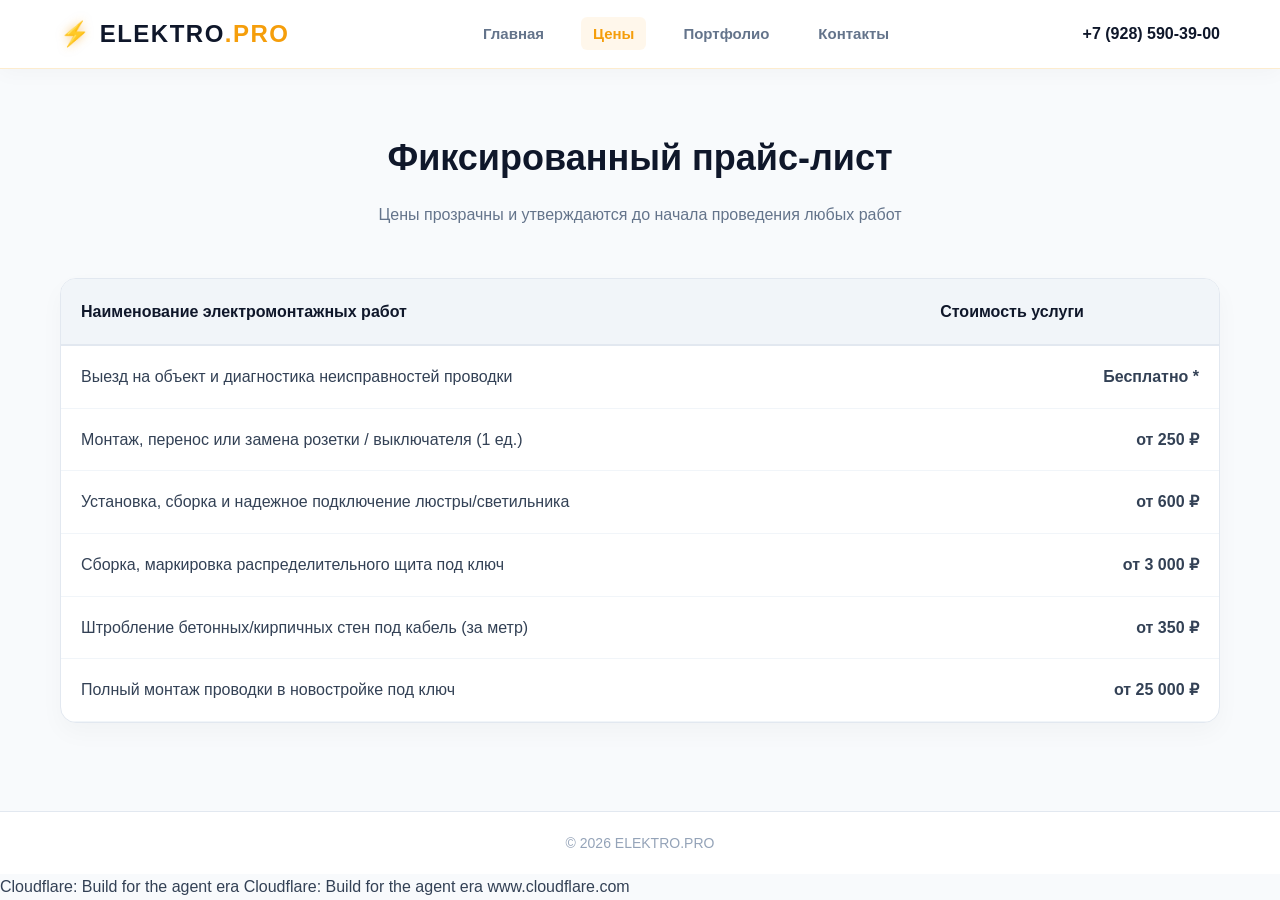
==== prices.html @ 4f5452c2 "Add files via upload" ====
<!DOCTYPE html>
<html lang="ru">
<head>
    <meta charset="UTF-8">
    <meta name="viewport" content="width=device-width, initial-scale=1.0">
    <title>Цены на услуги электрика | Прайс-лист</title>
    <link rel="stylesheet" href="https://cloudflare.com">
    <link rel="stylesheet" href="style.css">
</head>
<body>

    <header class="header">
        <div class="container header-box">
            <a href="index.html" class="logo"><span class="bolt-icon">⚡</span> ELEKTRO<span class="accent-text">.PRO</span></a>
            <ul class="nav-menu">
                <li><a href="index.html">Главная</a></li>
                <li><a href="prices.html" class="active">Цены</a></li>
                <li><a href="portfolio.html">Портфолио</a></li>
                <li><a href="contacts.html">Контакты</a></li>
            </ul>
            <div class="header-contacts">
                <a href="tel:+79285903900" class="phone-link"><i class="fa-solid fa-phone"></i> +7 (928) 590-39-00</a>
            </div>
        </div>
    </header>

    <main class="page-content">
        <div class="container">
            <h1 class="page-title">Фиксированный прайс-лист</h1>
            <p class="page-subtitle">Цены прозрачны и утверждаются до начала проведения любых работ</p>
            
            <div class="table-wrapper">
                <table class="price-table">
                    <thead>
                        <tr>
                            <th>Наименование электромонтажных работ</th>
                            <th>Стоимость услуги</th>
                        </tr>
                    </thead>
                    <tbody>
                        <tr><td>Выезд на объект и диагностика неисправностей проводки</td><td class="price-tag">Бесплатно *</td></tr>
                        <tr><td>Монтаж, перенос или замена розетки / выключателя (1 ед.)</td><td class="price-tag">от 250 ₽</td></tr>
                        <tr><td>Установка, сборка и надежное подключение люстры/светильника</td><td class="price-tag">от 600 ₽</td></tr>
                        <tr><td>Сборка, маркировка распределительного щита под ключ</td><td class="price-tag">от 3 000 ₽</td></tr>
                        <tr><td>Штробление бетонных/кирпичных стен под кабель (за метр)</td><td class="price-tag">от 350 ₽</td></tr>
                        <tr><td>Полный монтаж проводки в новостройке под ключ</td><td class="price-tag">от 25 000 ₽</td></tr>
                    </tbody>
                </table>
            </div>
        </div>
    </main>

    <footer class="footer"><div class="container">© 2026 ELEKTRO.PRO</div></footer>

</body>
</html>
Cloudflare: Build for the agent era
Cloudflare: Build for the agent era
www.cloudflare.com
---- style.css ----
/* Премиальный светлый дизайн High-Tech Light */
* {
    box-sizing: border-box;
    margin: 0;
    padding: 0;
    font-family: -apple-system, BlinkMacSystemFont, "Segoe UI", Roboto, sans-serif;
    scroll-behavior: smooth;
}

body {
    background-color: #f8fafc; /* Чистый и мягкий светлый фон */
    color: #334155; /* Читаемый темно-серый текст вместо белого */
    line-height: 1.6;
    display: flex;
    flex-direction: column;
    min-height: 100vh;
}

.container {
    width: 100%;
    max-width: 1200px;
    margin: 0 auto;
    padding: 0 20px;
}

/* Навигация (Шапка в светлом стиле) */
.header {
    background-color: rgba(255, 255, 255, 0.9);
    backdrop-filter: blur(12px);
    padding: 15px 0;
    border-bottom: 1px solid rgba(245, 158, 11, 0.2);
    position: sticky;
    top: 0;
    z-index: 1000;
    box-shadow: 0 4px 20px rgba(0, 0, 0, 0.03);
}

.header-box {
    display: flex;
    justify-content: space-between;
    align-items: center;
}

.logo {
    font-size: 24px;
    font-weight: 900;
    letter-spacing: 1.5px;
    color: #0f172a;
    text-decoration: none;
}

.bolt-icon {
    color: #f59e0b;
    text-shadow: 0 0 10px rgba(245, 158, 11, 0.5);
}

.accent-text {
    color: #f59e0b;
}

/* Меню страниц */
.nav-menu {
    display: flex;
    gap: 25px;
    list-style: none;
}

.nav-menu a {
    color: #64748b;
    text-decoration: none;
    font-weight: 600;
    font-size: 15px;
    transition: 0.3s;
    padding: 8px 12px;
    border-radius: 6px;
}

.nav-menu a:hover, .nav-menu a.active {
    color: #f59e0b;
    background: rgba(245, 158, 11, 0.08);
}

.header-contacts {
    display: flex;
    align-items: center;
    gap: 15px;
}

.phone-link {
    color: #0f172a;
    text-decoration: none;
    font-weight: 700;
    font-size: 16px;
    transition: 0.3s;
}

.phone-link:hover {
    color: #f59e0b;
}

.whatsapp-btn {
    background-color: #25d366;
    color: #fff;
    text-decoration: none;
    padding: 8px 16px;
    border-radius: 50px;
    font-weight: bold;
    font-size: 14px;
    display: flex;
    align-items: center;
    gap: 8px;
    transition: 0.3s;
    box-shadow: 0 4px 12px rgba(37, 211, 102, 0.2);
}

.whatsapp-btn:hover {
    transform: translateY(-2px);
    box-shadow: 0 6px 15px rgba(37, 211, 102, 0.3);
}

/* ГЛАВНАЯ СТРАНИЦА (Hero с мягким светлым наложением поверх bg.jpg) */
.hero {
    background: linear-gradient(rgba(255, 255, 255, 0.8), rgba(255, 255, 255, 0.85)), url('bg.jpg') no-repeat center center/cover;
    padding: 80px 0;
    display: flex;
    align-items: center;
    justify-content: center;
    flex-grow: 1;
    min-height: 80vh;
}

/* Белая стеклянная плашка */
.hero-glass-card {
    background: rgba(255, 255, 255, 0.85);
    backdrop-filter: blur(20px);
    border: 1px solid rgba(245, 158, 11, 0.3);
    padding: 50px 40px;
    border-radius: 24px;
    max-width: 700px;
    width: 100%;
    text-align: center;
    box-shadow: 0 20px 40px rgba(0, 0, 0, 0.08);
}

.hero-glass-card h1 {
    font-size: 42px;
    line-height: 1.2;
    margin-bottom: 20px;
    color: #0f172a;
    font-weight: 900;
}

.highlight {
    color: #d97706; /* Чуть более глубокий оттенок для лучшей читаемости на светлом */
}

.hero-glass-card p {
    font-size: 18px;
    color: #475569;
    margin-bottom: 35px;
}

.hero-features {
    display: flex;
    justify-content: center;
    gap: 30px;
    margin-bottom: 35px;
    font-size: 15px;
}

.hero-features span {
    display: flex;
    align-items: center;
    gap: 8px;
    color: #334155;
    font-weight: 600;
}

.hero-features i {
    color: #f59e0b;
}

/* ВНУТРЕННИЕ СТРАНИЦЫ */
.page-content {
    padding: 60px 0;
    flex-grow: 1;
}

.page-title {
    font-size: 36px;
    font-weight: 800;
    color: #0f172a;
    margin-bottom: 15px;
    text-align: center;
}

.page-subtitle {
    text-align: center;
    color: #64748b;
    margin-bottom: 50px;
    font-size: 16px;
}

/* СТРАНИЦА: ЦЕНЫ (Светлая таблица) */
.table-wrapper {
    background-color: #ffffff;
    border:


1px solid #e2e8f0;
    border-radius: 16px;
    overflow: hidden;
    box-shadow: 0 10px 25px rgba(0, 0, 0, 0.03);
}

.price-table {
    width: 100%;
    border-collapse: collapse;
}

.price-table th {
    background-color: #f1f5f9;
    color: #0f172a;
    text-align: left;
    padding: 20px;
    font-size: 16px;
    font-weight: 700;
    border-bottom: 2px solid #e2e8f0;
}

.price-table td {
    padding: 18px 20px;
    color: #334155;
    border-bottom: 1px solid #f1f5f9;
}

.price-table tr:hover td {
    background-color: rgba(245, 158, 11, 0.04);
}

.price-tag {
    font-weight: 800;
    color: #d97706;
    text-align: right;
    font-size: 16px;
}

/* СТРАНИЦА: ПОРТФОЛИО */
.portfolio-grid {
    display: grid;
    grid-template-columns: repeat(auto-fit, minmax(320px, 1fr));
    gap: 30px;
}

.portfolio-card {
    background-color: #ffffff;
    border: 1px solid #e2e8f0;
    border-radius: 16px;
    overflow: hidden;
    transition: 0.3s;
    box-shadow: 0 4px 15px rgba(0,0,0,0.02);
}

.portfolio-card:hover {
    transform: translateY(-5px);
    border-color: #f59e0b;
    box-shadow: 0 12px 25px rgba(245, 158, 11, 0.12);
}

.portfolio-img {
    width: 100%;
    height: 220px;
    background-color: #f1f5f9;
    display: flex;
    align-items: center;
    justify-content: center;
    font-size: 40px;
}

.portfolio-info {
    padding: 25px;
}

.portfolio-info h3 {
    color: #0f172a;
    margin-bottom: 10px;
    font-size: 20px;
}

.portfolio-info p {
    font-size: 14px;
    color: #64748b;
}

/* СТРАНИЦА: КОНТАКТЫ */
.contacts-wrapper {
    display: grid;
    grid-template-columns: 1fr 1fr;
    gap: 40px;
    align-items: start;
}

.info-box {
    background-color: #ffffff;
    border: 1px solid #e2e8f0;
    padding: 40px;
    border-radius: 20px;
    box-shadow: 0 4px 15px rgba(0,0,0,0.02);
}

.info-item {
    display: flex;
    align-items: flex-start;
    gap: 15px;
    margin-bottom: 30px;
}

.info-item i {
    font-size: 22px;
    color: #d97706;
    margin-top: 4px;
}

.info-item h4 {
    color: #0f172a;
    font-size: 18px;
    margin-bottom: 5px;
}

.form-glass-box {
    background: #ffffff;
    border: 1px solid #e2e8f0;
    padding: 40px;
    border-radius: 20px;
    box-shadow: 0 10px 25px rgba(0, 0, 0, 0.03);
}

/* Кнопки и Формы */
.btn {
    display: inline-block;
    background: linear-gradient(135deg, #f59e0b 0%, #d97706 100%);
    color: #ffffff;
    padding: 16px 40px;
    font-weight: 800;
    text-decoration: none;
    border-radius: 12px;
    border: none;
    cursor: pointer;
    font-size: 16px;
    transition: 0.3s;
    box-shadow: 0 4px 15px rgba(217, 119, 6, 0.3);
}

.btn:hover {
    transform: translateY(-2px);
    box-shadow: 0 6px 20px rgba(217, 119, 6, 0.45);
}

.btn-block { width: 100%; text-align: center; }

.input-group { margin-bottom: 20px; }
.input-group label { display: block; margin-bottom: 8px; font-weight: 600; font-size: 14px; color: #334155; }
.input-group input, .input-group textarea {
    width: 100%; padding: 14px; background-color: #f8fafc; border: 1px solid #cbd5e1;
    border-radius: 10px; font-size: 16px; color: #0f172a; transition: 0.3s;
}
.input-group input:focus, .input-group textarea:focus { outline: none; border-color: #f59e0b; box-shadow: 0 0 8px rgba(245, 158, 11, 0.15); }

/* Подвал (Footer) */
.footer {
    background-color: #ffffff;
    padding: 20px 0;
    text-align: center;
    border-top: 1px solid #e2e8f0;
    font-size: 14px;
    color: #94a3b8;
    margin-top: auto;
}

/* Анимация пульсации кнопки */
@keyframes pulse {
    0% { box-shadow: 0 0 0 0 rgba(217, 119, 6, 0.4); }
    70% { box-shadow: 0 0 0 15px rgba(217, 119, 6, 0); }
    100% { box-shadow: 0 0 0 0 rgba(217, 119, 6, 0); }
}
.animate-pulse { animation: pulse 2s infinite; }

/* Адаптивность под мобилки */
max-width: 992px {
    .header-box { flex-direction: column; gap: 15px; text-align: center; }
    .nav-menu { margin: 5px 0; }
    .contacts-wrapper { grid-template-columns: 1fr; }
}
@media


(max-width: 576px) {
    .hero-glass-card h1 { font-size: 28px; }
    .nav-menu { gap: 10px; }
    .nav-menu a { font-size: 13px; padding: 6px 8px; }
}
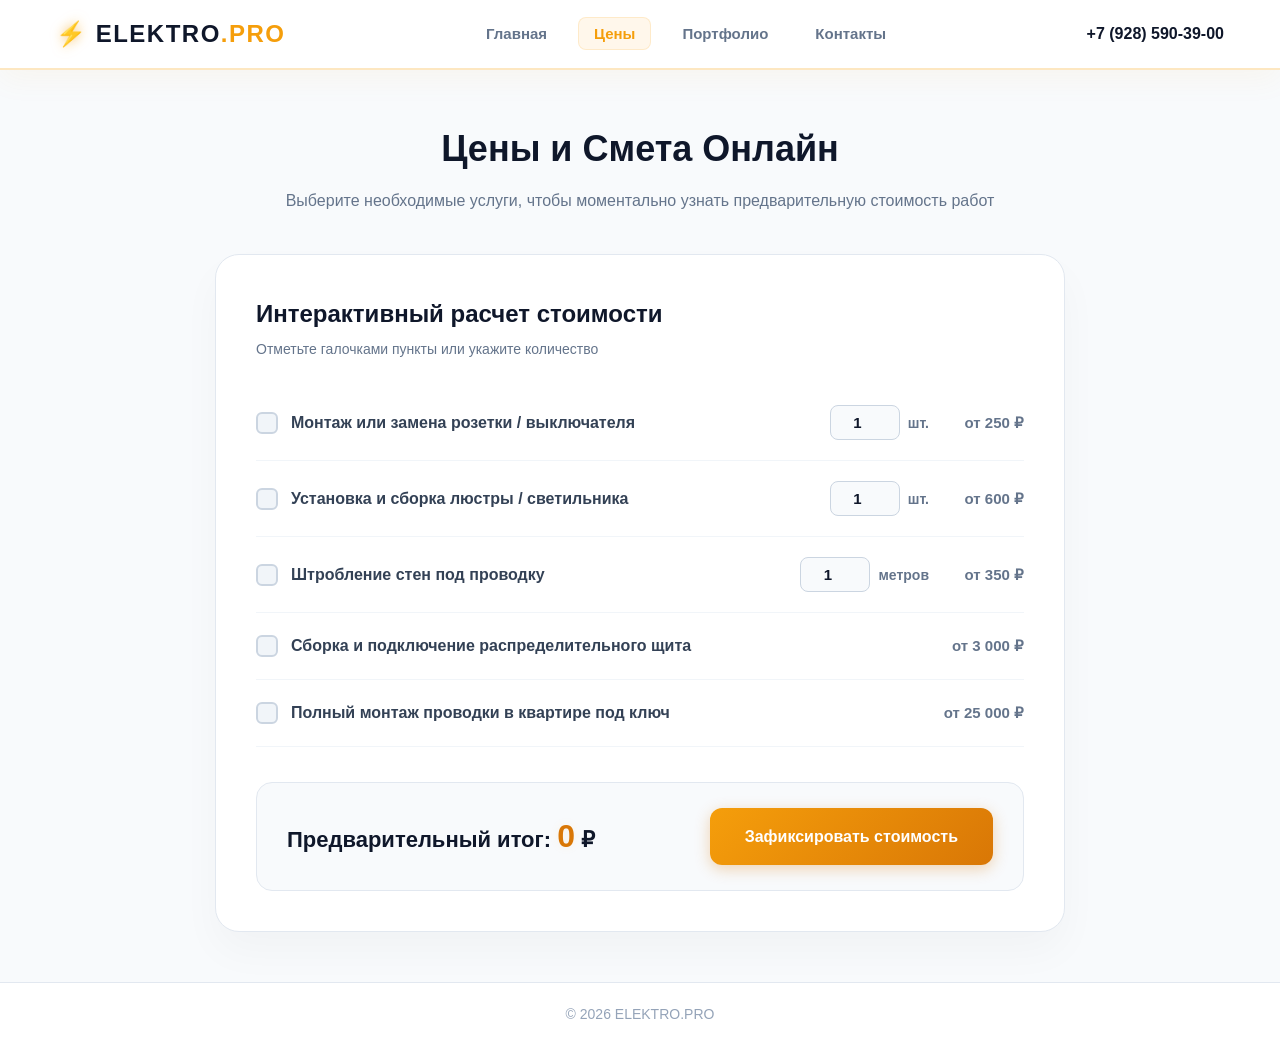
==== commit c2aed36d: "Add files via upload" ====
--- a/prices.html
+++ b/prices.html
@@ -3,12 +3,13 @@
 <head>
     <meta charset="UTF-8">
     <meta name="viewport" content="width=device-width, initial-scale=1.0">
-    <title>Цены на услуги электрика | Прайс-лист</title>
+    <title>Прайс-лист и онлайн-расчет | ELEKTRO.PRO</title>
     <link rel="stylesheet" href="https://cloudflare.com">
     <link rel="stylesheet" href="style.css">
 </head>
 <body>
 
+    <!-- Шапка -->
     <header class="header">
         <div class="container header-box">
             <a href="index.html" class="logo"><span class="bolt-icon">⚡</span> ELEKTRO<span class="accent-text">.PRO</span></a>
@@ -26,34 +27,110 @@
 
     <main class="page-content">
         <div class="container">
-            <h1 class="page-title">Фиксированный прайс-лист</h1>
-            <p class="page-subtitle">Цены прозрачны и утверждаются до начала проведения любых работ</p>
+            <h1 class="page-title">Цены и Смета Онлайн</h1>
+            <p class="page-subtitle">Выберите необходимые услуги, чтобы моментально узнать предварительную стоимость работ</p>
             
-            <div class="table-wrapper">
-                <table class="price-table">
-                    <thead>
-                        <tr>
-                            <th>Наименование электромонтажных работ</th>
-                            <th>Стоимость услуги</th>
-                        </tr>
-                    </thead>
-                    <tbody>
-                        <tr><td>Выезд на объект и диагностика неисправностей проводки</td><td class="price-tag">Бесплатно *</td></tr>
-                        <tr><td>Монтаж, перенос или замена розетки / выключателя (1 ед.)</td><td class="price-tag">от 250 ₽</td></tr>
-                        <tr><td>Установка, сборка и надежное подключение люстры/светильника</td><td class="price-tag">от 600 ₽</td></tr>
-                        <tr><td>Сборка, маркировка распределительного щита под ключ</td><td class="price-tag">от 3 000 ₽</td></tr>
-                        <tr><td>Штробление бетонных/кирпичных стен под кабель (за метр)</td><td class="price-tag">от 350 ₽</td></tr>
-                        <tr><td>Полный монтаж проводки в новостройке под ключ</td><td class="price-tag">от 25 000 ₽</td></tr>
-                    </tbody>
-                </table>
+            <!-- Мега-Навороченный Интерактивный Калькулятор -->
+            <div class="calculator-card">
+                <h3><i class="fa-solid fa-calculator text-amber"></i> Интерактивный расчет стоимости</h3>
+                <p style="color: #64748b; font-size: 14px; margin-bottom: 25px;">Отметьте галочками пункты или укажите количество</p>
+                
+                <div class="calc-item">
+                    <label class="checkbox-container">
+                        <input type="checkbox" id="service1" data-price="250" onchange="calculateTotal()">
+                        <span class="checkmark"></span>
+                        <span class="calc-name">Монтаж или замена розетки / выключателя</span>
+                    </label>
+                    <div class="count-selector">
+                        <input type="number" id="qty1" value="1" min="1" oninput="calculateTotal()">
+                        <span class="calc-unit">шт.</span>
+                    </div>
+                    <span class="calc-price-item">от 250 ₽</span>
+                </div>
+
+                <div class="calc-item">
+                    <label class="checkbox-container">
+                        <input type="checkbox" id="service2" data-price="600" onchange="calculateTotal()">
+                        <span class="checkmark"></span>
+                        <span class="calc-name">Установка и сборка люстры / светильника</span>
+                    </label>
+                    <div class="count-selector">
+                        <input type="number" id="qty2" value="1" min="1" oninput="calculateTotal()">
+                        <span class="calc-unit">шт.</span>
+                    </div>
+                    <span class="calc-price-item">от 600 ₽</span>
+                </div>
+
+                <div class="calc-item">
+                    <label class="checkbox-container">
+                        <input type="checkbox" id="service3" data-price="350" onchange="calculateTotal()">
+                        <span class="checkmark"></span>
+                        <span class="calc-name">Штробление стен под проводку</span>
+                    </label>
+                    <div class="count-selector">
+                        <input type="number" id="qty3" value="1" min="1" oninput="calculateTotal()">
+                        <span class="calc-unit">метров</span>
+                    </div>
+                    <span class="calc-price-item">от 350 ₽</span>
+                </div>
+
+                <div class="calc-item simple-item">
+                    <label class="checkbox-container">
+                        <input type="checkbox" id="service4" data-price="3000" onchange="calculateTotal()">
+                        <span class="checkmark"></span>
+                        <span class="calc-name">Сборка и подключение распределительного щита</span>
+                    </label>
+                    <span class="calc-price-item">от 3 000 ₽</span>
+                </div>
+
+                <div class="calc-item simple-item">
+                    <label class="checkbox-container">
+                        <input type="checkbox" id="service5" data-price="25000" onchange="calculateTotal()">
+                        <span class="checkmark"></span>
+                        <span class="calc-name">Полный монтаж проводки в квартире под ключ</span>
+                    </label>
+                    <span class="calc-price-item">от 25 000 ₽</span>
+                </div>
+
+                <!-- Итоговый блок с неоновой анимацией -->
+                <div class="calc-total-box">
+                    <div class="total-text">Предварительный итог: <span id="totalPrice">0</span> ₽</div>
+                    <a href="contacts.html" class="btn btn-calc animate-pulse">Зафиксировать стоимость</a>
+                </div>
             </div>
         </div>
     </main>
 
     <footer class="footer"><div class="container">© 2026 ELEKTRO.PRO</div></footer>
 
+    <!-- Скрипт мгновенного пересчета цен -->
+    <script>
+        function calculateTotal() {
+            let total = 0;
+            
+            // Расчет позиций с количеством
+            if(document.getElementById('service1').checked) {
+                total += parseInt(document.getElementById('service1').getAttribute('data-price')) * parseInt(document.getElementById('qty1').value || 0);
+            }
+            if(document.getElementById('service2').checked) {
+                total += parseInt(document.getElementById('service2').getAttribute('data-price')) * parseInt(document.getElementById('qty2').value || 0);
+            }
+            if(document.getElementById('service3').checked) {
+                total += parseInt(document.getElementById('service3').getAttribute('data-price')) * parseInt(document.getElementById('qty3').value || 0);
+            }
+            
+            // Расчет простых одиночных позиций
+            if(document.getElementById('service4').checked) {
+                total += parseInt(document.getElementById('service4').getAttribute('data-price'));
+            }
+            if(document.getElementById('service5').checked) {
+                total += parseInt(document.getElementById('service5').getAttribute('data-price'));
+            }
+
+            // Анимированный вывод суммы
+            document.getElementById('totalPrice').innerText = total.toLocaleString('ru-RU');
+        }
+    </script>
+
 </body>
 </html>
-Cloudflare: Build for the agent era
-Cloudflare: Build for the agent era
-www.cloudflare.com
--- a/style.css
+++ b/style.css
@@ -1,4 +1,4 @@
-/* Премиальный светлый дизайн High-Tech Light */
+/* Супер навороченный High-Tech адаптивный дизайн */
 * {
     box-sizing: border-box;
     margin: 0;
@@ -8,37 +8,41 @@
 }
 
 body {
-    background-color: #f8fafc; /* Чистый и мягкий светлый фон */
-    color: #334155; /* Читаемый темно-серый текст вместо белого */
+    background-color: #f8fafc;
+    color: #334155;
     line-height: 1.6;
     display: flex;
     flex-direction: column;
     min-height: 100vh;
+    -webkit-text-size-adjust: 100%;
 }
 
 .container {
     width: 100%;
     max-width: 1200px;
     margin: 0 auto;
-    padding: 0 20px;
-}
-
-/* Навигация (Шапка в светлом стиле) */
+    padding: 0 16px;
+}
+
+/* Навороченная ультра-шапка */
 .header {
-    background-color: rgba(255, 255, 255, 0.9);
-    backdrop-filter: blur(12px);
+    background-color: rgba(255, 255, 255, 0.94);
+    backdrop-filter: blur(15px);
+    -webkit-backdrop-filter: blur(15px);
     padding: 15px 0;
-    border-bottom: 1px solid rgba(245, 158, 11, 0.2);
+    border-bottom: 2px solid rgba(245, 158, 11, 0.25);
     position: sticky;
     top: 0;
     z-index: 1000;
-    box-shadow: 0 4px 20px rgba(0, 0, 0, 0.03);
+    box-shadow: 0 10px 30px rgba(245, 158, 11, 0.05);
 }
 
 .header-box {
     display: flex;
     justify-content: space-between;
     align-items: center;
+    flex-wrap: wrap;
+    gap: 15px;
 }
 
 .logo {
@@ -47,355 +51,249 @@
     letter-spacing: 1.5px;
     color: #0f172a;
     text-decoration: none;
-}
+    transition: transform 0.2s;
+}
+.logo:hover { transform: scale(1.03); }
 
 .bolt-icon {
     color: #f59e0b;
-    text-shadow: 0 0 10px rgba(245, 158, 11, 0.5);
-}
-
-.accent-text {
-    color: #f59e0b;
-}
-
-/* Меню страниц */
-.nav-menu {
-    display: flex;
-    gap: 25px;
-    list-style: none;
-}
-
+    text-shadow: 0 0 12px rgba(245, 158, 11, 0.6);
+}
+
+.accent-text { color: #f59e0b; }
+
+.nav-menu { display: flex; gap: 15px; list-style: none; }
 .nav-menu a {
     color: #64748b;
     text-decoration: none;
-    font-weight: 600;
+    font-weight: 700;
     font-size: 15px;
     transition: 0.3s;
-    padding: 8px 12px;
-    border-radius: 6px;
-}
-
+    padding: 8px 16px;
+    border-radius: 8px;
+}
 .nav-menu a:hover, .nav-menu a.active {
     color: #f59e0b;
     background: rgba(245, 158, 11, 0.08);
-}
-
-.header-contacts {
-    display: flex;
-    align-items: center;
-    gap: 15px;
-}
-
+    box-shadow: inset 0 0 0 1px rgba(245, 158, 11, 0.15);
+}
+
+.header-contacts { display: flex; align-items: center; gap: 15px; }
 .phone-link {
     color: #0f172a;
     text-decoration: none;
-    font-weight: 700;
+    font-weight: 800;
     font-size: 16px;
     transition: 0.3s;
-}
-
-.phone-link:hover {
-    color: #f59e0b;
-}
+    white-space: nowrap;
+}
+.phone-link:hover { color: #f59e0b; }
 
 .whatsapp-btn {
-    background-color: #25d366;
+    background: linear-gradient(135deg, #25d366 0%, #128c7e 100%);
     color: #fff;
     text-decoration: none;
-    padding: 8px 16px;
+    padding: 10px 20px;
     border-radius: 50px;
-    font-weight: bold;
+    font-weight: 700;
     font-size: 14px;
     display: flex;
     align-items: center;
     gap: 8px;
     transition: 0.3s;
-    box-shadow: 0 4px 12px rgba(37, 211, 102, 0.2);
-}
-
+    box-shadow: 0 4px 15px rgba(37, 211, 102, 0.3);
+}
 .whatsapp-btn:hover {
     transform: translateY(-2px);
-    box-shadow: 0 6px 15px rgba(37, 211, 102, 0.3);
-}
-
-/* ГЛАВНАЯ СТРАНИЦА (Hero с мягким светлым наложением поверх bg.jpg) */
+    box-shadow: 0 8px 20px rgba(37, 211, 102, 0.45);
+}
+
+/* ГЛАВНАЯ СТРАНИЦА (Hero) */
 .hero {
-    background: linear-gradient(rgba(255, 255, 255, 0.8), rgba(255, 255, 255, 0.85)), url('bg.jpg') no-repeat center center/cover;
-    padding: 80px 0;
+    background: linear-gradient(rgba(255, 255, 255, 0.78), rgba(255, 255, 255, 0.85)), url('bg.jpg') no-repeat center center/cover;
+    padding: 60px 0;
     display: flex;
     align-items: center;
     justify-content: center;
     flex-grow: 1;
-    min-height: 80vh;
-}
-
-/* Белая стеклянная плашка */
+    min-height: 75vh;
+}
+
 .hero-glass-card {
-    background: rgba(255, 255, 255, 0.85);
-    backdrop-filter: blur(20px);
-    border: 1px solid rgba(245, 158, 11, 0.3);
+    background: rgba(255, 255, 255, 0.9);
+    backdrop-filter: blur(25px);
+    -webkit-backdrop-filter: blur(25px);
+    border: 1px solid rgba(245, 158, 11, 0.35);
     padding: 50px 40px;
-    border-radius: 24px;
-    max-width: 700px;
+    border-radius: 28px;
+    max-width: 750px;
     width: 100%;
     text-align: center;
-    box-shadow: 0 20px 40px rgba(0, 0, 0, 0.08);
+    box-shadow: 0 30px 60px rgba(0, 0, 0, 0.08), 0 0 40px rgba(245, 158, 11, 0.04);
 }
 
 .hero-glass-card h1 {
-    font-size: 42px;
+    font-size: 46px;
     line-height: 1.2;
     margin-bottom: 20px;
     color: #0f172a;
     font-weight: 900;
 }
 
-.highlight {
-    color: #d97706; /* Чуть более глубокий оттенок для лучшей читаемости на светлом */
-}
-
-.hero-glass-card p {
-    font-size: 18px;
-    color: #475569;
-    margin-bottom: 35px;
-}
-
-.hero-features {
-    display: flex;
-    justify-content: center;
-    gap: 30px;
-    margin-bottom: 35px;
-    font-size: 15px;
-}
-
-.hero-features span {
-    display: flex;
-    align-items: center;
-    gap: 8px;
-    color: #334155;
-    font-weight: 600;
-}
-
-.hero-features i {
-    color: #f59e0b;
-}
-
-/* ВНУТРЕННИЕ СТРАНИЦЫ */
-.page-content {
-    padding: 60px 0;
-    flex-grow: 1;
-}
-
-.page-title {
-    font-size: 36px;
-    font-weight: 800;
-    color: #0f172a;
-    margin-bottom: 15px;
-    text-align: center;
-}
-
-.page-subtitle {
-    text-align: center;
-    color: #64748b;
-    margin-bottom: 50px;
-    font-size: 16px;
-}
-
-/* СТРАНИЦА: ЦЕНЫ (Светлая таблица) */
-.table-wrapper {
-    background-color: #ffffff;
-    border:
-
-
-1px solid #e2e8f0;
-    border-radius: 16px;
-    overflow: hidden;
-    box-shadow: 0 10px 25px rgba(0, 0, 0, 0.03);
-}
-
-.price-table {
-    width: 100%;
-    border-collapse: collapse;
-}
-
-.price-table th {
-    background-color: #f1f5f9;
-    color: #0f172a;
-    text-align: left;
-    padding: 20px;
-    font-size: 16px;
-    font-weight: 700;
-    border-bottom: 2px solid #e2e8f0;
-}
-
-.price-table td {
-    padding: 18px 20px;
-    color: #334155;
-    border-bottom: 1px solid #f1f5f9;
-}
-
-.price-table tr:hover td {
-    background-color: rgba(245, 158, 11, 0.04);
-}
-
-.price-tag {
-    font-weight: 800;
-    color: #d97706;
-    text-align: right;
-    font-size: 16px;
-}
-
-/* СТРАНИЦА: ПОРТФОЛИО */
-.portfolio-grid {
-    display: grid;
-    grid-template-columns: repeat(auto-fit, minmax(320px, 1fr));
-    gap: 30px;
-}
-
-.portfolio-card {
-    background-color: #ffffff;
-    border: 1px solid #e2e8f0;
-    border-radius: 16px;
-    overflow: hidden;
-    transition: 0.3s;
-    box-shadow: 0 4px 15px rgba(0,0,0,0.02);
-}
-
-.portfolio-card:hover {
-    transform: translateY(-5px);
-    border-color: #f59e0b;
-    box-shadow: 0 12px 25px rgba(245, 158, 11, 0.12);
-}
-
-.portfolio-img {
-    width: 100%;
-    height: 220px;
-    background-color: #f1f5f9;
-    display: flex;
-    align-items: center;
-    justify-content: center;
-    font-size: 40px;
-}
-
-.portfolio-info {
-    padding: 25px;
-}
-
-.portfolio-info h3 {
-    color: #0f172a;
-    margin-bottom: 10px;
-    font-size: 20px;
-}
-
-.portfolio-info p {
-    font-size: 14px;
-    color: #64748b;
-}
-
-/* СТРАНИЦА: КОНТАКТЫ */
-.contacts-wrapper {
-    display: grid;
-    grid-template-columns: 1fr 1fr;
-    gap: 40px;
-    align-items: start;
-}
-
-.info-box {
-    background-color: #ffffff;
-    border: 1px solid #e2e8f0;
-    padding: 40px;
-    border-radius: 20px;
-    box-shadow: 0 4px 15px rgba(0,0,0,0.02);
-}
-
-.info-item {
-    display: flex;
-    align-items: flex-start;
-    gap: 15px;
-    margin-bottom: 30px;
-}
-
-.info-item i {
-    font-size: 22px;
-    color: #d97706;
-    margin-top: 4px;
-}
-
-.info-item h4 {
-    color: #0f172a;
-    font-size: 18px;
-    margin-bottom: 5px;
-}
-
-.form-glass-box {
+.highlight { color: #d97706; text-shadow: 0 0 15px rgba(217, 119, 6, 0.1); }
+.hero-glass-card p { font-size: 19px; color: #475569; margin-bottom: 35px; }
+
+.hero-features { display: flex; justify-content: center; flex-wrap: wrap; gap: 25px; margin-bottom: 35px; }
+.hero-features span { display: flex; align-items: center; gap: 8px; color: #1e293b; font-weight: 700; font-size: 15px; }
+.hero-features i { color: #f59e0b; font-size: 17px; }
+
+/* ДИЗАЙН НАВОРРОЧЕННОГО ОНЛАЙН-КАЛЬКУЛЯТОРА */
+.calculator-card {
     background: #ffffff;
     border: 1px solid #e2e8f0;
+    border-radius: 24px;
     padding: 40px;
-    border-radius: 20px;
-    box-shadow: 0 10px 25px rgba(0, 0, 0, 0.03);
-}
-
-/* Кнопки и Формы */
+    box-shadow: 0 20px 40px rgba(0,0,0,0.03);
+    max-width: 850px;
+    margin: 0 auto;
+}
+.calculator-card h3 { font-size: 24px; color: #0f172a; margin-bottom: 5px; font-weight: 800; }
+.text-amber { color: #d97706; }
+
+.calc-item {
+    display: flex;
+    align-items: center;
+    justify-content: space-between;
+    padding: 20px 0;
+    border-bottom: 1px solid #f1f5f9;
+    gap: 15px;
+}
+.calc-item:last-of-type { border-bottom: 2px solid #e2e8f0; }
+
+/* Кастомный чекбокс */
+.checkbox-container {
+    display: flex;
+    align-items: center;
+    position: relative;
+    padding-left: 35px;
+    cursor: pointer;
+    font-size: 16px;
+    font-weight: 600;
+    color: #334155;
+    user-select: none;
+    flex-grow: 1;
+}
+.checkbox-container input { position: absolute; opacity: 0; cursor: pointer; height: 0; width: 0; }
+.checkmark {
+    position: absolute; top: 50%; left: 0; transform: translateY(-50%);
+    height: 22px; width: 22px; background-color: #f1f5f9; border: 2px solid #cbd5e1; border-radius: 6px; transition: 0.2s;
+}
+.checkbox-container:hover input ~ .checkmark { border-color: #f59e0b; }
+.checkbox-container input:checked ~ .checkmark { background-color: #f59e0b; border-color: #f59e0b; }
+.checkmark:after {
+    content: ""; position: absolute; display: none;
+    left: 6px; top: 2px; width: 6px; height: 11px; border: solid white; border-width: 0 3px 3px 0; transform: rotate(45deg);
+}
+.checkbox-container input:checked ~ .checkmark:after { display: block; }
+
+/* Выбор количества */
+.count-selector { display: flex; align-items: center; gap: 8px; }
+.count-selector input {
+    width: 70px; padding: 8px; background-color: #f8fafc; border: 1px solid #cbd5e1; border-radius: 8px;
+    font-size: 15px; font-weight: 700; text-align: center; color: #0f172a; outline: none;
+}
+.count-selector input:focus { border-color: #f59e0b; }
+.calc-unit { color: #64748b; font-size: 14px; font-weight: 600; }
+.calc-price-item { font-weight: 700; color: #64748b; font-size: 15px; min-width: 80px; text-align: right; }
+
+/* Мега-Итог с неоновой подсветкой */
+.calc-total-box {
+    margin-top: 35px; padding: 25px 30px; background: #f8fafc; border: 1px solid #e2e8f0;
+    border-radius: 16px; display: flex; justify-content: space-between; align-items: center; flex-wrap: wrap; gap: 20px;
+}
+.total-text { font-size: 22px; font-weight: 800; color: #0f172a; }
+.total-text span { color: #d97706; font-size: 32px; font-weight: 900; transition: 0.2s; text-shadow: 0 0 10px rgba(245, 158, 11, 0.1); }
+.btn-calc { padding: 14px 30px; border-radius: 10px; font-size: 15px; }
+
+/* СТРАНИЦА: ПОРТФОЛИО */
+.page-content { padding: 50px 0; flex-grow: 1; }
+.page-title { font-size: 36px; font-weight: 800; color: #0f172a; text-align: center; margin-bottom: 10px; }
+.page-subtitle { text-align: center; color: #64748b; margin-bottom: 40px; font-size: 16px; }
+
+.portfolio-grid { display: grid; grid-template-columns: repeat(auto-fit, minmax(300px, 1fr)); gap: 25px; }
+.portfolio-card { background: #ffffff; border: 1px solid #e2e8f0; border-radius: 20px; overflow: hidden; transition: 0.3s; box-shadow: 0 4px 15px rgba(0,0,0,0.01); }
+.portfolio-card:hover { transform: translateY(-5px); border-color: #f59e0b; box-shadow: 0 15px 30px rgba(245, 158, 11, 0.15); }
+.portfolio-img { width: 100%; height: 210px; background-color: #f1f5f9; display: flex; align-items: center; justify-content: center; font-size: 40px; }
+.portfolio-info { padding: 25px; }
+.portfolio-info h3 { color: #0f172a; font-size: 19px; margin-bottom: 8px; font-weight: 700; }
+.portfolio-info p { font-size: 14px; color: #64748b; }
+
+/* СТРАНИЦА: КОНТАКТЫ */
+.contacts-wrapper { display: grid; grid-template-columns: 1fr 1fr; gap: 35px; align-items: start; }
+.info-box { background: #ffffff; border: 1px solid #e2e8f0; padding: 35px; border-radius: 20px; }
+.info-item { display: flex; align-items: flex-start; gap: 15px; margin-bottom: 25px; }
+.info-item i { font-size: 20px; color: #d97706; margin-top: 4px; }
+.info-item h4 { color: #0f172a; font-size: 17px; margin-bottom: 4px; font-weight: 700; }
+.form-glass-box { background: #ffffff; border: 1px solid #e2e8f0; padding: 35px; border-radius: 20px; }
+
+/* Премиум кнопки */
 .btn {
     display: inline-block;
     background: linear-gradient(135deg, #f59e0b 0%, #d97706 100%);
-    color: #ffffff;
-    padding: 16px 40px;
-    font-weight: 800;
-    text-decoration: none;
-    border-radius: 12px;
-    border: none;
-    cursor: pointer;
-    font-size: 16px;
-    transition: 0.3s;
-    box-shadow: 0 4px 15px rgba(217, 119, 6, 0.3);
-}
-
-.btn:hover {
-    transform: translateY(-2px);
-    box-shadow: 0 6px 20px rgba(217, 119, 6, 0.45);
-}
-
-.btn-block { width: 100%; text-align: center; }
-
-.input-group { margin-bottom: 20px; }
-.input-group label { display: block; margin-bottom: 8px; font-weight: 600; font-size: 14px; color: #334155; }
+    color: #ffffff; padding: 16px 35px; font-weight: 800; text-decoration: none;
+    border-radius: 12px; border: none; cursor: pointer; font-size: 16px; transition: 0.3s;
+    box-shadow: 0 4px 15px rgba(217, 119, 6, 0.3); text-align: center;
+}
+.btn:hover { transform: translateY(-2px); box-shadow: 0 8px 25px rgba(217, 119, 6, 0.45); }
+.btn-block { width: 100%; }
+
+.input-group { margin-bottom: 18px; }
+.input-group label { display: block; margin-bottom: 6px; font-weight: 600; font-size: 14px; color: #334155; }
 .input-group input, .input-group textarea {
     width: 100%; padding: 14px; background-color: #f8fafc; border: 1px solid #cbd5e1;
     border-radius: 10px; font-size: 16px; color: #0f172a; transition: 0.3s;
 }
 .input-group input:focus, .input-group textarea:focus { outline: none; border-color: #f59e0b; box-shadow: 0 0 8px rgba(245, 158, 11, 0.15); }
 
-/* Подвал (Footer) */
-.footer {
-    background-color: #ffffff;
-    padding: 20px 0;
-    text-align: center;
-    border-top: 1px solid #e2e8f0;
-    font-size: 14px;
-    color: #94a3b8;
-    margin-top: auto;
-}
-
-/* Анимация пульсации кнопки */
+.footer { background-color: #ffffff; padding: 20px 0; text-align: center; border-top: 1px solid #e2e8f0; font-size: 14px; color: #94a3b8; margin-top: auto; }
+
 @keyframes pulse {
     0% { box-shadow: 0 0 0 0 rgba(217, 119, 6, 0.4); }
-    70% { box-shadow: 0 0 0 15px rgba(217, 119, 6, 0); }
+    70% { box-shadow: 0 0 0 12px rgba(217, 119, 6, 0); }
     100% { box-shadow: 0 0 0 0 rgba(217, 119, 6, 0); }
 }
 .animate-pulse { animation: pulse 2s infinite; }
 
-/* Адаптивность под мобилки */
-max-width: 992px {
-    .header-box { flex-direction: column; gap: 15px; text-align: center; }
-    .nav-menu { margin: 5px 0; }
-    .contacts-wrapper { grid-template-columns: 1fr; }
-}
-@media
-
-
-(max-width: 576px) {
-    .hero-glass-card h1 { font-size: 28px; }
-    .nav-menu { gap: 10px; }
-    .nav-menu a { font-size: 13px; padding: 6px 8px; }
+/* ==========================================================================
+   ИДЕАЛЬНАЯ МОБИЛЬНАЯ АДАПТАЦИЯ
+   ========================================================================== */
+@media (max-width: 992px) {
+    .header-box { flex-direction: column; align-items: center; gap: 12px; }
+    .nav-menu { width: 100%; justify-content: center; flex-wrap: wrap; }
+    .contacts-wrapper { grid-template-columns: 1fr; gap: 25px; }
+}
+
+@media (max-width: 576px) {
+    .header { padding: 10px 0; }
+    .logo { font-size: 20px; }
+    .nav-menu { gap: 5px; }
+nav-menu a { font-size: 13px; padding: 6px 10px; }
+.header-contacts { width: 100%; justify-content: space-between; gap: 10px; }
+.phone-link { font-size: 15px; background: #f1f5f9; padding: 8px 12px; border-radius: 50px; }
+.whatsapp-btn { padding: 8px 14px; font-size: 13px; }
+.hero { padding: 30px 0; }
+.hero-glass-card { padding: 30px 16px; border-radius: 16px; }
+.hero-glass-card h1 { font-size: 26px; }
+.hero-glass-card p { font-size: 15px; margin-bottom: 20px; }
+.hero-features { flex-direction: column; align-items: center; gap: 10px; }
+.page-title { font-size: 26px; }
+/* Калькулятор на мобилках */
+.calculator-card { padding: 25px 16px; border-radius: 16px; }
+.calc-item { flex-wrap: wrap; padding: 15px 0; }
+.count-selector { width: 100%; justify-content: flex-start; margin-left: 35px; margin-top: 5px; }
+.calc-price-item { width: 100%; text-align: left; margin-left: 35px; margin-top: 5px; color: #d97706; }
+.calc-total-box { padding: 20px 15px; text-align: center; justify-content: center; }
+.total-text { width: 100%; font-size: 18px; }
+.total-text span { font-size: 26px; }
+.btn-calc { width: 100%; }
 }
